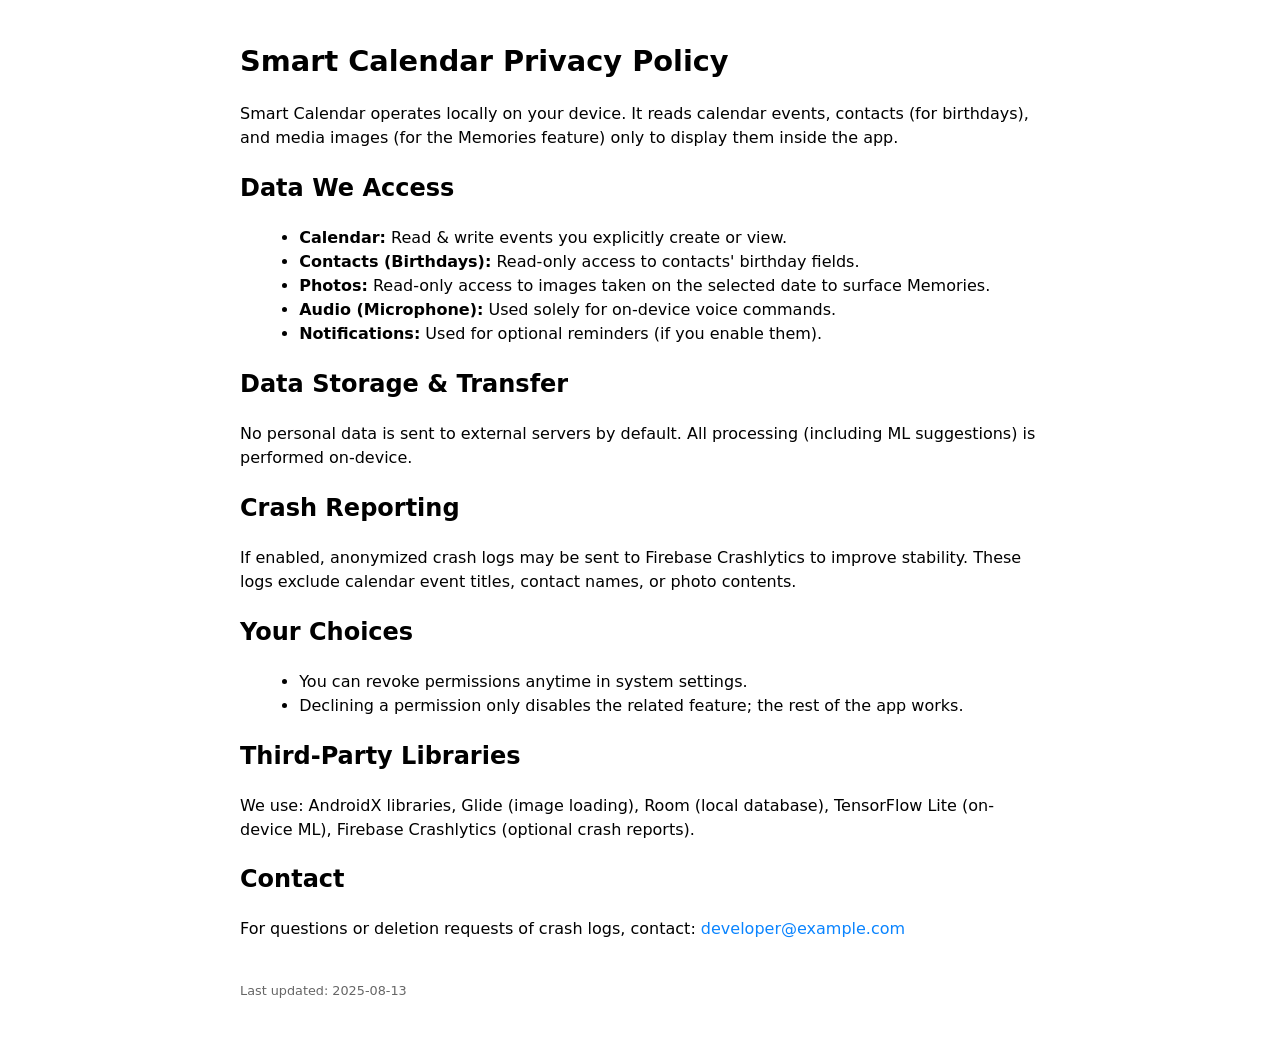
==== privacy_policy.html @ 8d196da8 "Add files via upload" ====
<!DOCTYPE html><html><head><meta charset='utf-8'><title>Smart Calendar Privacy Policy</title><style>body{font-family:system-ui,Arial,sans-serif;max-width:800px;margin:40px auto;line-height:1.5;padding:0 16px;}h1{font-size:1.8em;}code{background:#f4f4f4;padding:2px 4px;border-radius:4px;}ul{margin-left:1.2em;}footer{margin-top:40px;font-size:.8em;color:#666;}a{color:#0a84ff;text-decoration:none;}a:hover{text-decoration:underline;}</style></head><body><h1>Smart Calendar Privacy Policy</h1><p>Smart Calendar operates locally on your device. It reads calendar events, contacts (for birthdays), and media images (for the Memories feature) only to display them inside the app.</p><h2>Data We Access</h2><ul><li><strong>Calendar:</strong> Read & write events you explicitly create or view.</li><li><strong>Contacts (Birthdays):</strong> Read-only access to contacts' birthday fields.</li><li><strong>Photos:</strong> Read-only access to images taken on the selected date to surface Memories.</li><li><strong>Audio (Microphone):</strong> Used solely for on-device voice commands.</li><li><strong>Notifications:</strong> Used for optional reminders (if you enable them).</li></ul><h2>Data Storage & Transfer</h2><p>No personal data is sent to external servers by default. All processing (including ML suggestions) is performed on-device.</p><h2>Crash Reporting</h2><p>If enabled, anonymized crash logs may be sent to Firebase Crashlytics to improve stability. These logs exclude calendar event titles, contact names, or photo contents.</p><h2>Your Choices</h2><ul><li>You can revoke permissions anytime in system settings.</li><li>Declining a permission only disables the related feature; the rest of the app works.</li></ul><h2>Third-Party Libraries</h2><p>We use: AndroidX libraries, Glide (image loading), Room (local database), TensorFlow Lite (on-device ML), Firebase Crashlytics (optional crash reports).</p><h2>Contact</h2><p>For questions or deletion requests of crash logs, contact: <a href='mailto:developer@example.com'>developer@example.com</a></p><footer>Last updated: 2025-08-13</footer></body></html>
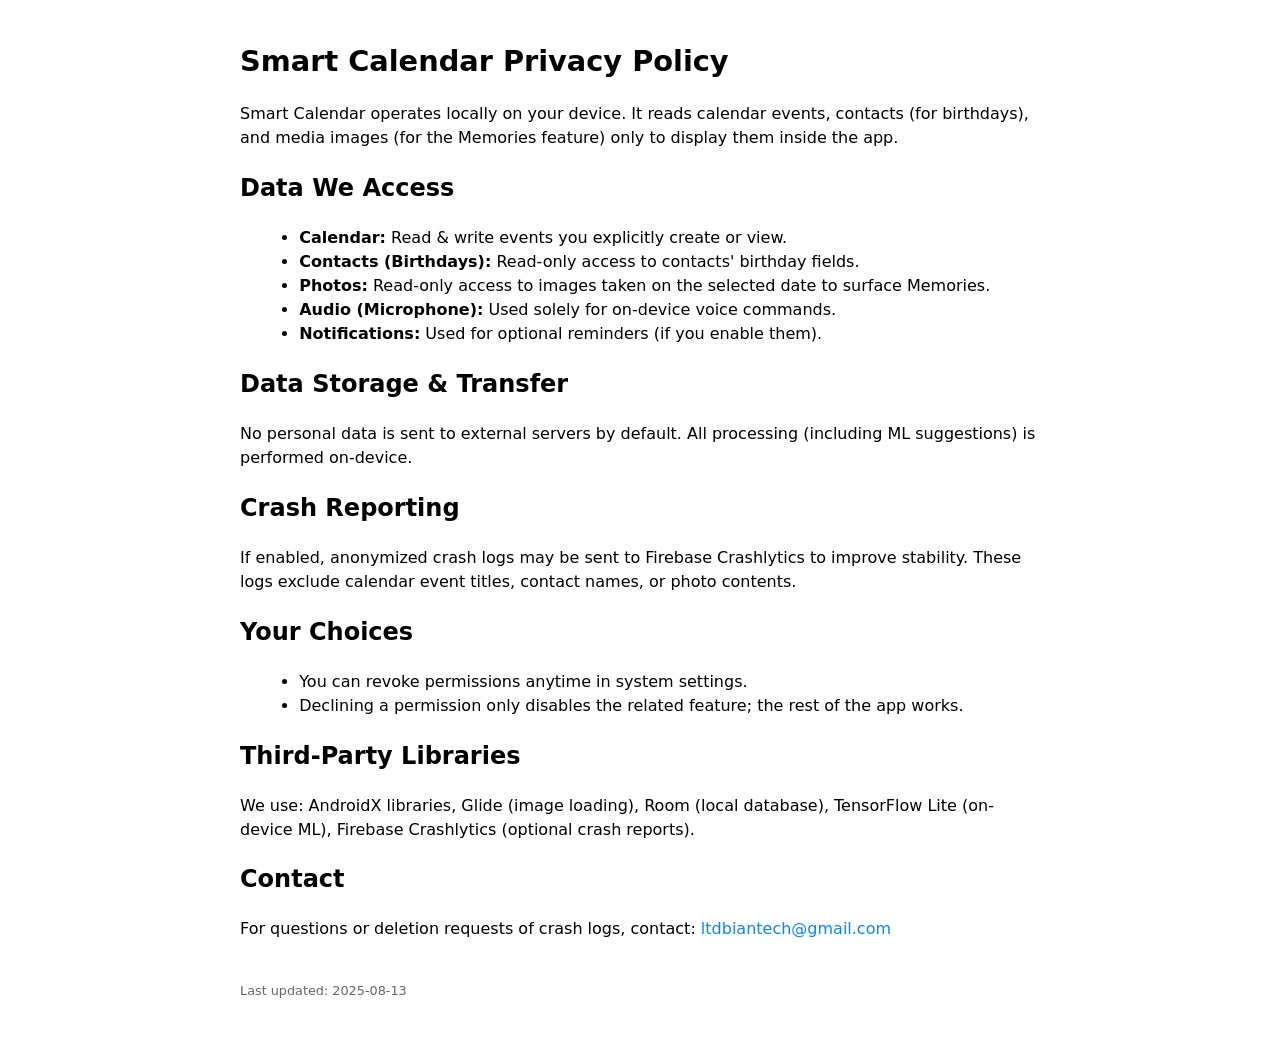
==== commit 35d2f153: "Update contact email to ltdbiantech@gmail.com" ====
--- a/privacy_policy.html
+++ b/privacy_policy.html
@@ -1 +1 @@
-<!DOCTYPE html><html><head><meta charset='utf-8'><title>Smart Calendar Privacy Policy</title><style>body{font-family:system-ui,Arial,sans-serif;max-width:800px;margin:40px auto;line-height:1.5;padding:0 16px;}h1{font-size:1.8em;}code{background:#f4f4f4;padding:2px 4px;border-radius:4px;}ul{margin-left:1.2em;}footer{margin-top:40px;font-size:.8em;color:#666;}a{color:#0a84ff;text-decoration:none;}a:hover{text-decoration:underline;}</style></head><body><h1>Smart Calendar Privacy Policy</h1><p>Smart Calendar operates locally on your device. It reads calendar events, contacts (for birthdays), and media images (for the Memories feature) only to display them inside the app.</p><h2>Data We Access</h2><ul><li><strong>Calendar:</strong> Read & write events you explicitly create or view.</li><li><strong>Contacts (Birthdays):</strong> Read-only access to contacts' birthday fields.</li><li><strong>Photos:</strong> Read-only access to images taken on the selected date to surface Memories.</li><li><strong>Audio (Microphone):</strong> Used solely for on-device voice commands.</li><li><strong>Notifications:</strong> Used for optional reminders (if you enable them).</li></ul><h2>Data Storage & Transfer</h2><p>No personal data is sent to external servers by default. All processing (including ML suggestions) is performed on-device.</p><h2>Crash Reporting</h2><p>If enabled, anonymized crash logs may be sent to Firebase Crashlytics to improve stability. These logs exclude calendar event titles, contact names, or photo contents.</p><h2>Your Choices</h2><ul><li>You can revoke permissions anytime in system settings.</li><li>Declining a permission only disables the related feature; the rest of the app works.</li></ul><h2>Third-Party Libraries</h2><p>We use: AndroidX libraries, Glide (image loading), Room (local database), TensorFlow Lite (on-device ML), Firebase Crashlytics (optional crash reports).</p><h2>Contact</h2><p>For questions or deletion requests of crash logs, contact: <a href='mailto:developer@example.com'>developer@example.com</a></p><footer>Last updated: 2025-08-13</footer></body></html>
+<!DOCTYPE html><html><head><meta charset='utf-8'><title>Smart Calendar Privacy Policy</title><style>body{font-family:system-ui,Arial,sans-serif;max-width:800px;margin:40px auto;line-height:1.5;padding:0 16px;}h1{font-size:1.8em;}code{background:#f4f4f4;padding:2px 4px;border-radius:4px;}ul{margin-left:1.2em;}footer{margin-top:40px;font-size:.8em;color:#666;}a{color:#0a84ff;text-decoration:none;}a:hover{text-decoration:underline;}</style></head><body><h1>Smart Calendar Privacy Policy</h1><p>Smart Calendar operates locally on your device. It reads calendar events, contacts (for birthdays), and media images (for the Memories feature) only to display them inside the app.</p><h2>Data We Access</h2><ul><li><strong>Calendar:</strong> Read & write events you explicitly create or view.</li><li><strong>Contacts (Birthdays):</strong> Read-only access to contacts' birthday fields.</li><li><strong>Photos:</strong> Read-only access to images taken on the selected date to surface Memories.</li><li><strong>Audio (Microphone):</strong> Used solely for on-device voice commands.</li><li><strong>Notifications:</strong> Used for optional reminders (if you enable them).</li></ul><h2>Data Storage & Transfer</h2><p>No personal data is sent to external servers by default. All processing (including ML suggestions) is performed on-device.</p><h2>Crash Reporting</h2><p>If enabled, anonymized crash logs may be sent to Firebase Crashlytics to improve stability. These logs exclude calendar event titles, contact names, or photo contents.</p><h2>Your Choices</h2><ul><li>You can revoke permissions anytime in system settings.</li><li>Declining a permission only disables the related feature; the rest of the app works.</li></ul><h2>Third-Party Libraries</h2><p>We use: AndroidX libraries, Glide (image loading), Room (local database), TensorFlow Lite (on-device ML), Firebase Crashlytics (optional crash reports).</p><h2>Contact</h2><p>For questions or deletion requests of crash logs, contact: <a href='mailto:ltdbiantech@gmail.com'>ltdbiantech@gmail.com</a></p><footer>Last updated: 2025-08-13</footer></body></html>
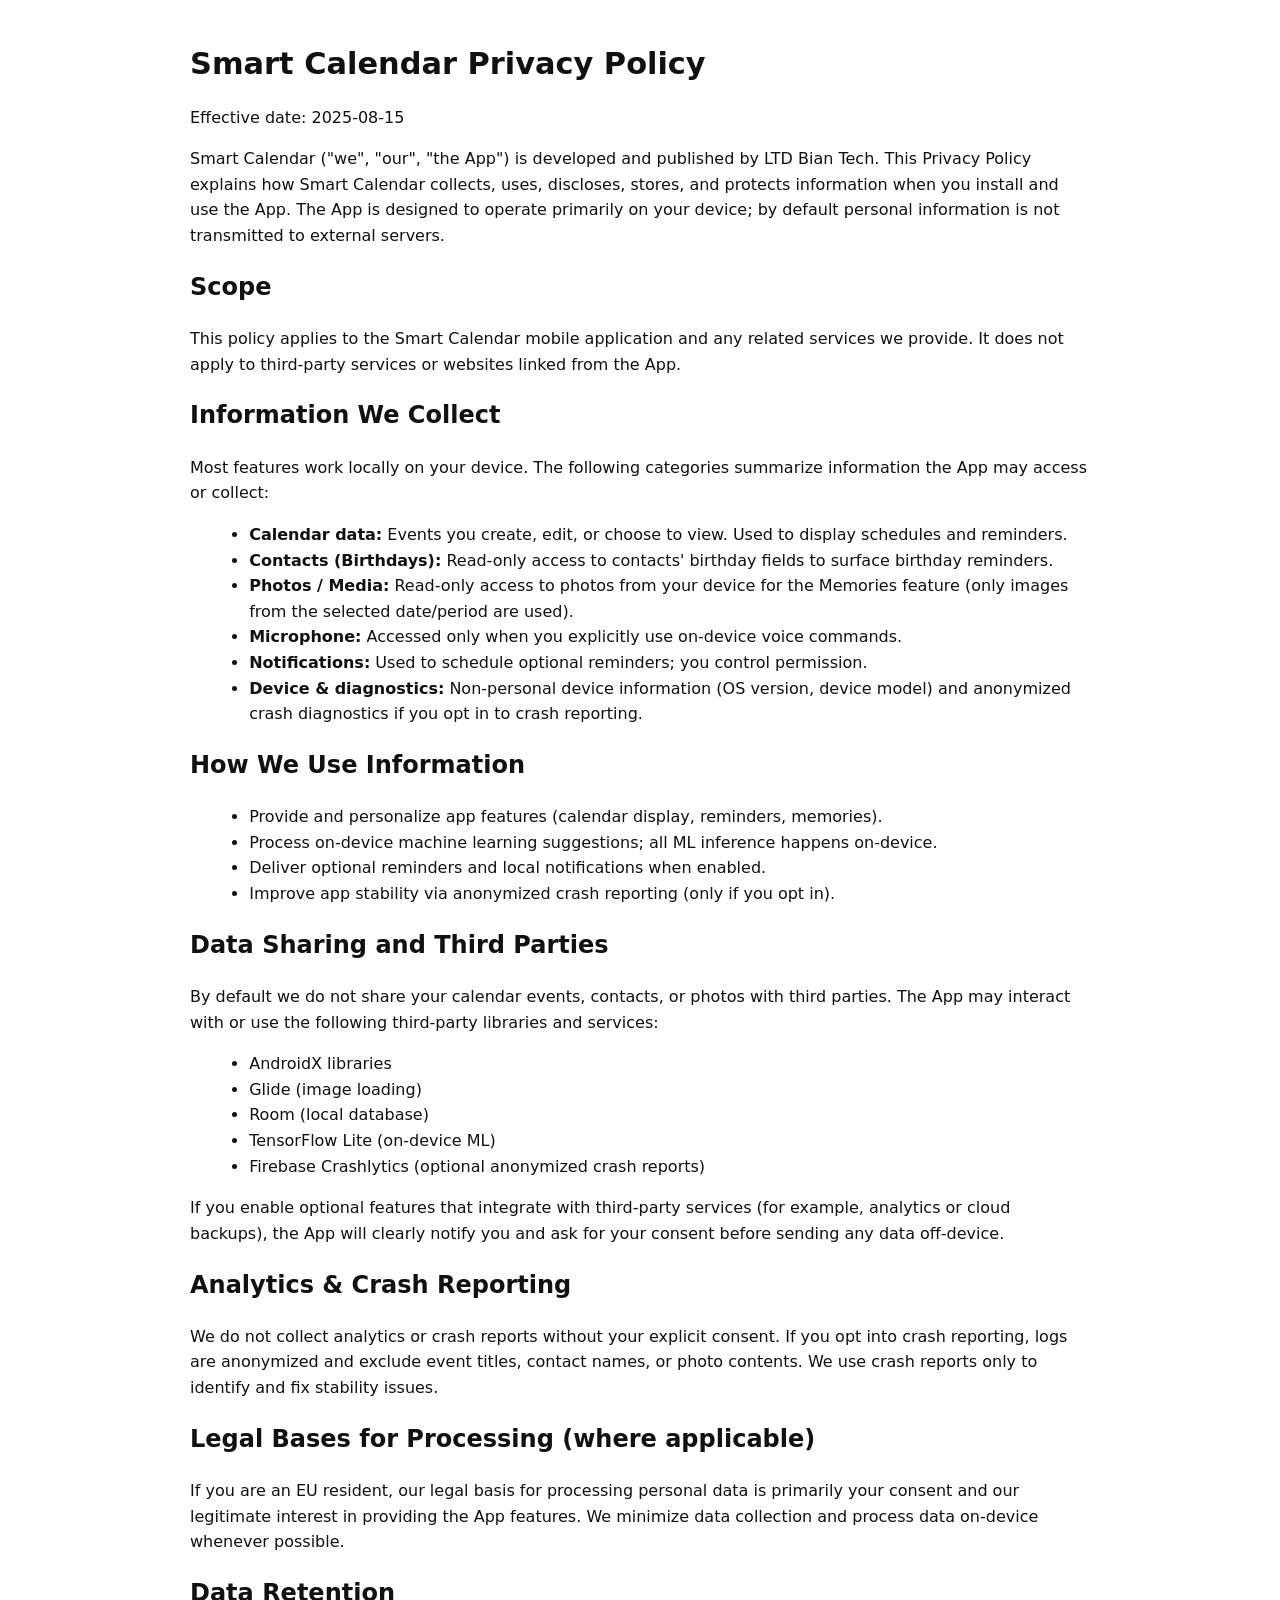
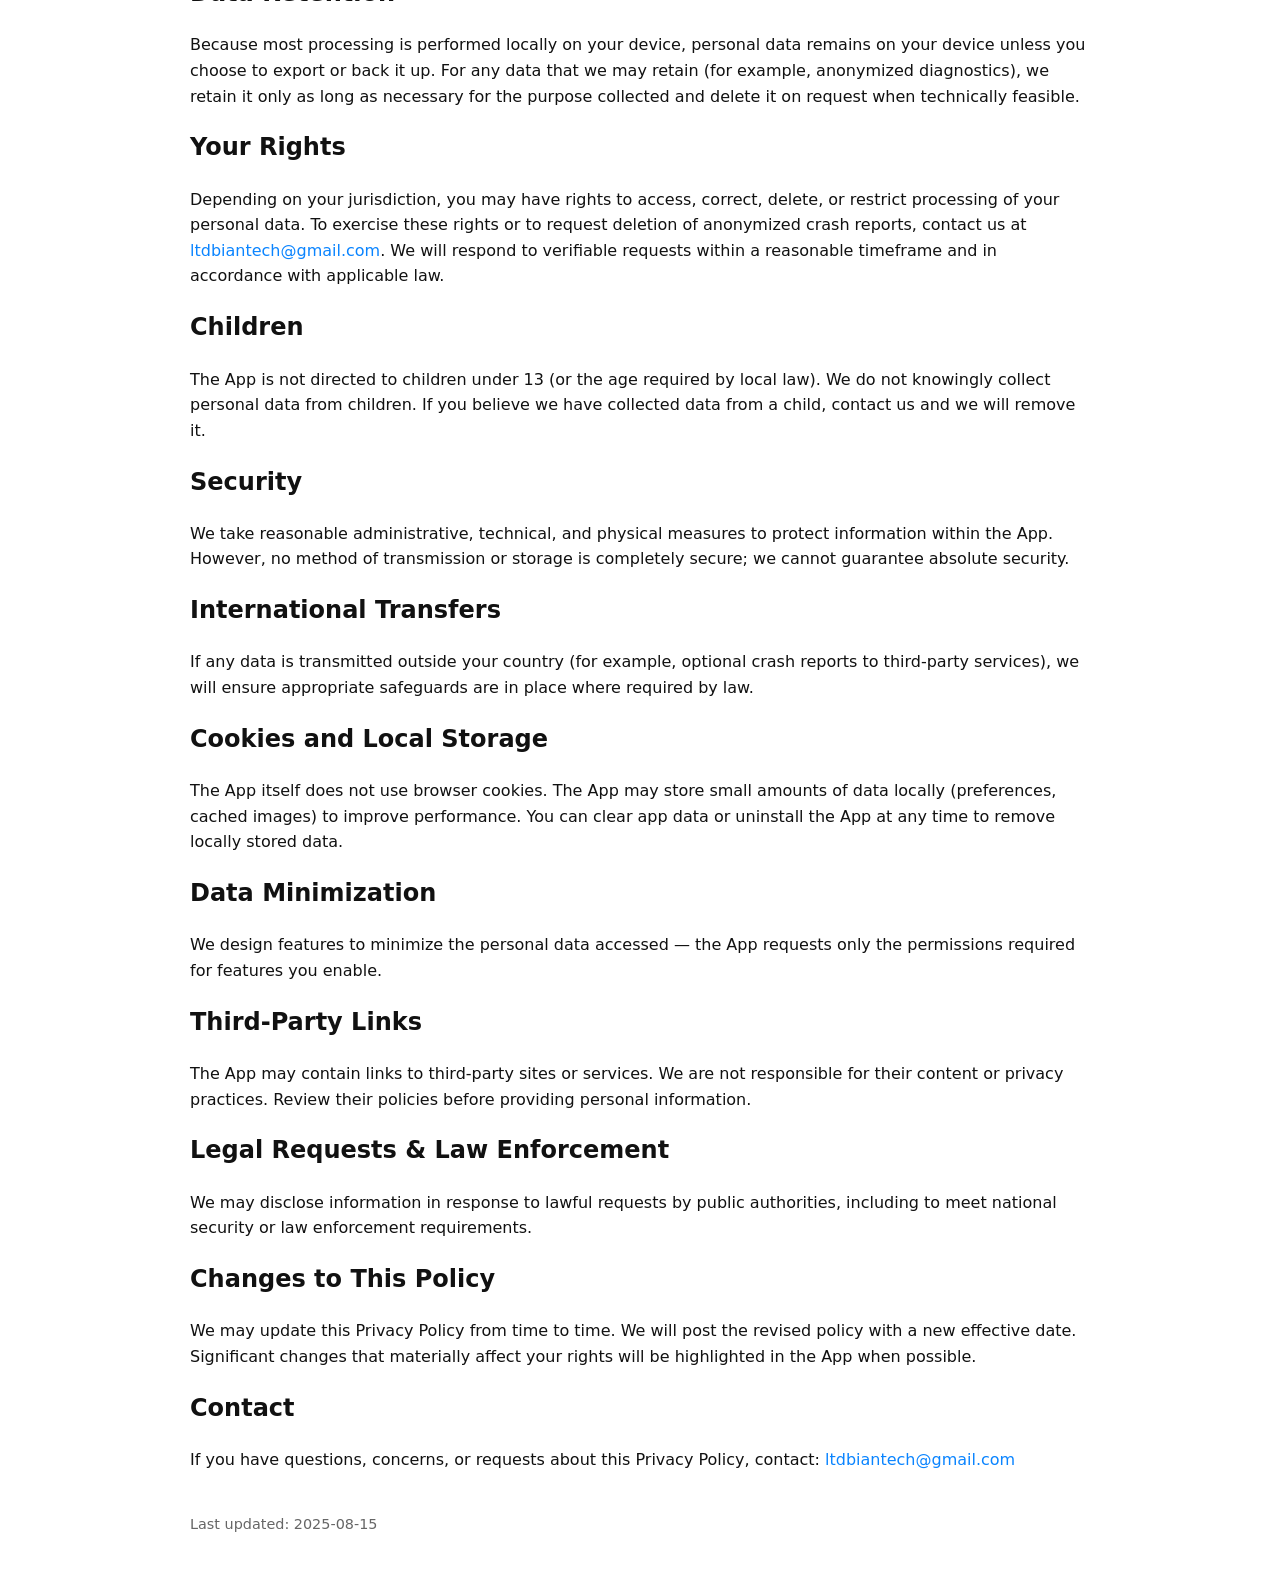
==== commit e5ab1969: "Publish extended privacy policy (comprehensive)" ====
--- a/privacy_policy.html
+++ b/privacy_policy.html
@@ -1 +1 @@
-<!DOCTYPE html><html><head><meta charset='utf-8'><title>Smart Calendar Privacy Policy</title><style>body{font-family:system-ui,Arial,sans-serif;max-width:800px;margin:40px auto;line-height:1.5;padding:0 16px;}h1{font-size:1.8em;}code{background:#f4f4f4;padding:2px 4px;border-radius:4px;}ul{margin-left:1.2em;}footer{margin-top:40px;font-size:.8em;color:#666;}a{color:#0a84ff;text-decoration:none;}a:hover{text-decoration:underline;}</style></head><body><h1>Smart Calendar Privacy Policy</h1><p>Smart Calendar operates locally on your device. It reads calendar events, contacts (for birthdays), and media images (for the Memories feature) only to display them inside the app.</p><h2>Data We Access</h2><ul><li><strong>Calendar:</strong> Read & write events you explicitly create or view.</li><li><strong>Contacts (Birthdays):</strong> Read-only access to contacts' birthday fields.</li><li><strong>Photos:</strong> Read-only access to images taken on the selected date to surface Memories.</li><li><strong>Audio (Microphone):</strong> Used solely for on-device voice commands.</li><li><strong>Notifications:</strong> Used for optional reminders (if you enable them).</li></ul><h2>Data Storage & Transfer</h2><p>No personal data is sent to external servers by default. All processing (including ML suggestions) is performed on-device.</p><h2>Crash Reporting</h2><p>If enabled, anonymized crash logs may be sent to Firebase Crashlytics to improve stability. These logs exclude calendar event titles, contact names, or photo contents.</p><h2>Your Choices</h2><ul><li>You can revoke permissions anytime in system settings.</li><li>Declining a permission only disables the related feature; the rest of the app works.</li></ul><h2>Third-Party Libraries</h2><p>We use: AndroidX libraries, Glide (image loading), Room (local database), TensorFlow Lite (on-device ML), Firebase Crashlytics (optional crash reports).</p><h2>Contact</h2><p>For questions or deletion requests of crash logs, contact: <a href='mailto:ltdbiantech@gmail.com'>ltdbiantech@gmail.com</a></p><footer>Last updated: 2025-08-13</footer></body></html>+<!DOCTYPE html><html><head><meta charset='utf-8'><title>Smart Calendar Privacy Policy</title><meta name='viewport' content='width=device-width,initial-scale=1'><style>body{font-family:system-ui,Arial,sans-serif;max-width:900px;margin:40px auto;line-height:1.6;padding:0 16px;color:#111}h1{font-size:1.9rem;margin-bottom:.2rem}h2{margin-top:1.2rem}p,li{font-size:1rem}code{background:#f4f4f4;padding:2px 4px;border-radius:4px}ul{margin-left:1.2em}footer{margin-top:40px;font-size:.9rem;color:#666}a{color:#0a84ff;text-decoration:none}a:hover{text-decoration:underline}</style></head><body><h1>Smart Calendar Privacy Policy</h1><p>Effective date: 2025-08-15</p><p>Smart Calendar ("we", "our", "the App") is developed and published by LTD Bian Tech. This Privacy Policy explains how Smart Calendar collects, uses, discloses, stores, and protects information when you install and use the App. The App is designed to operate primarily on your device; by default personal information is not transmitted to external servers.</p><h2>Scope</h2><p>This policy applies to the Smart Calendar mobile application and any related services we provide. It does not apply to third-party services or websites linked from the App.</p><h2>Information We Collect</h2><p>Most features work locally on your device. The following categories summarize information the App may access or collect:</p><ul><li><strong>Calendar data:</strong> Events you create, edit, or choose to view. Used to display schedules and reminders.</li><li><strong>Contacts (Birthdays):</strong> Read-only access to contacts' birthday fields to surface birthday reminders.</li><li><strong>Photos / Media:</strong> Read-only access to photos from your device for the Memories feature (only images from the selected date/period are used).</li><li><strong>Microphone:</strong> Accessed only when you explicitly use on-device voice commands.</li><li><strong>Notifications:</strong> Used to schedule optional reminders; you control permission.</li><li><strong>Device & diagnostics:</strong> Non-personal device information (OS version, device model) and anonymized crash diagnostics if you opt in to crash reporting.</li></ul><h2>How We Use Information</h2><ul><li>Provide and personalize app features (calendar display, reminders, memories).</li><li>Process on-device machine learning suggestions; all ML inference happens on-device.</li><li>Deliver optional reminders and local notifications when enabled.</li><li>Improve app stability via anonymized crash reporting (only if you opt in).</li></ul><h2>Data Sharing and Third Parties</h2><p>By default we do not share your calendar events, contacts, or photos with third parties. The App may interact with or use the following third-party libraries and services:</p><ul><li>AndroidX libraries</li><li>Glide (image loading)</li><li>Room (local database)</li><li>TensorFlow Lite (on-device ML)</li><li>Firebase Crashlytics (optional anonymized crash reports)</li></ul><p>If you enable optional features that integrate with third-party services (for example, analytics or cloud backups), the App will clearly notify you and ask for your consent before sending any data off-device.</p><h2>Analytics & Crash Reporting</h2><p>We do not collect analytics or crash reports without your explicit consent. If you opt into crash reporting, logs are anonymized and exclude event titles, contact names, or photo contents. We use crash reports only to identify and fix stability issues.</p><h2>Legal Bases for Processing (where applicable)</h2><p>If you are an EU resident, our legal basis for processing personal data is primarily your consent and our legitimate interest in providing the App features. We minimize data collection and process data on-device whenever possible.</p><h2>Data Retention</h2><p>Because most processing is performed locally on your device, personal data remains on your device unless you choose to export or back it up. For any data that we may retain (for example, anonymized diagnostics), we retain it only as long as necessary for the purpose collected and delete it on request when technically feasible.</p><h2>Your Rights</h2><p>Depending on your jurisdiction, you may have rights to access, correct, delete, or restrict processing of your personal data. To exercise these rights or to request deletion of anonymized crash reports, contact us at <a href='mailto:ltdbiantech@gmail.com'>ltdbiantech@gmail.com</a>. We will respond to verifiable requests within a reasonable timeframe and in accordance with applicable law.</p><h2>Children</h2><p>The App is not directed to children under 13 (or the age required by local law). We do not knowingly collect personal data from children. If you believe we have collected data from a child, contact us and we will remove it.</p><h2>Security</h2><p>We take reasonable administrative, technical, and physical measures to protect information within the App. However, no method of transmission or storage is completely secure; we cannot guarantee absolute security.</p><h2>International Transfers</h2><p>If any data is transmitted outside your country (for example, optional crash reports to third-party services), we will ensure appropriate safeguards are in place where required by law.</p><h2>Cookies and Local Storage</h2><p>The App itself does not use browser cookies. The App may store small amounts of data locally (preferences, cached images) to improve performance. You can clear app data or uninstall the App at any time to remove locally stored data.</p><h2>Data Minimization</h2><p>We design features to minimize the personal data accessed — the App requests only the permissions required for features you enable.</p><h2>Third-Party Links</h2><p>The App may contain links to third-party sites or services. We are not responsible for their content or privacy practices. Review their policies before providing personal information.</p><h2>Legal Requests & Law Enforcement</h2><p>We may disclose information in response to lawful requests by public authorities, including to meet national security or law enforcement requirements.</p><h2>Changes to This Policy</h2><p>We may update this Privacy Policy from time to time. We will post the revised policy with a new effective date. Significant changes that materially affect your rights will be highlighted in the App when possible.</p><h2>Contact</h2><p>If you have questions, concerns, or requests about this Privacy Policy, contact: <a href='mailto:ltdbiantech@gmail.com'>ltdbiantech@gmail.com</a></p><footer>Last updated: 2025-08-15</footer></body></html>
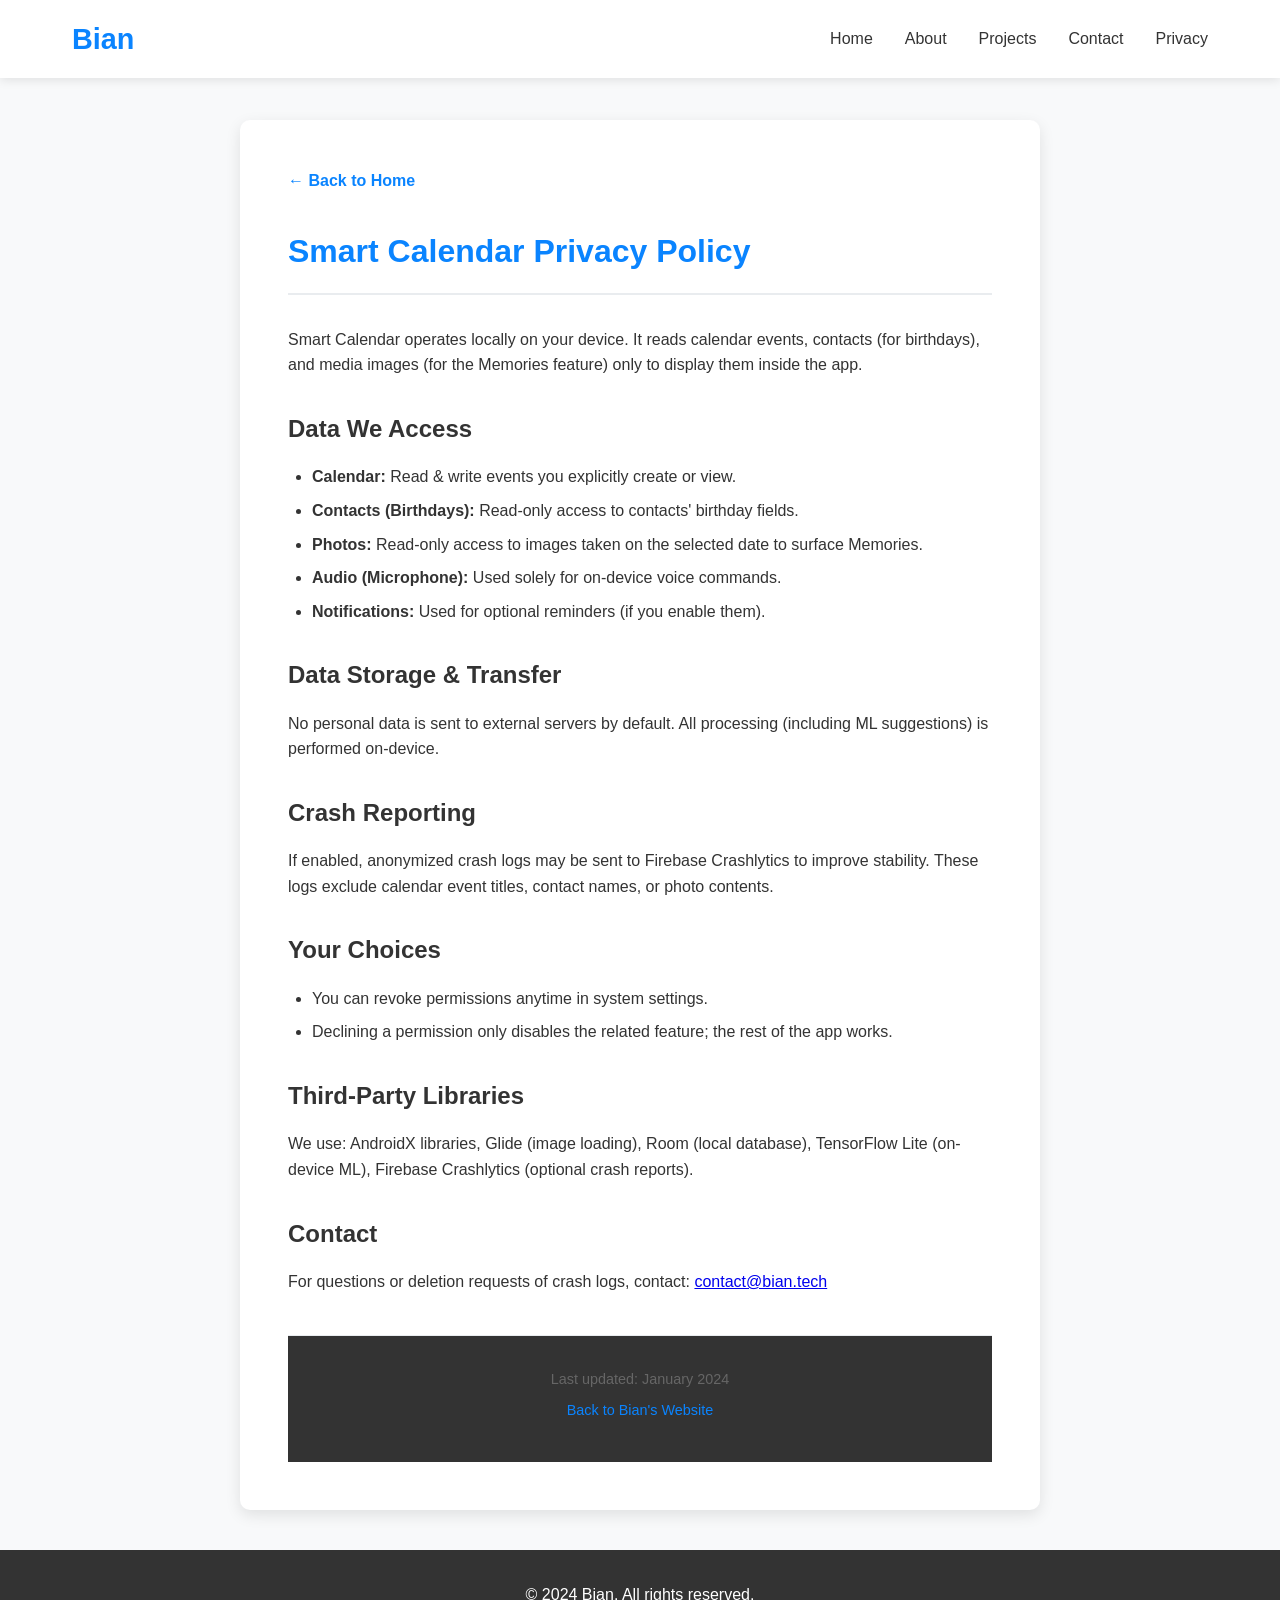
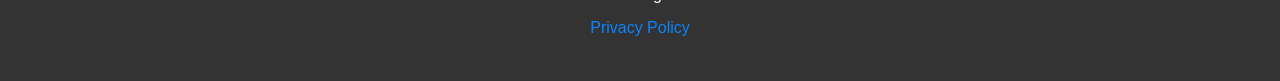
==== commit b199938b: "Transform repository into personal website for Bian with modern design and navigation Co-authored-by" ====
--- a/privacy_policy.html
+++ b/privacy_policy.html
@@ -1 +1,82 @@
-<!DOCTYPE html><html><head><meta charset='utf-8'><title>Smart Calendar Privacy Policy</title><meta name='viewport' content='width=device-width,initial-scale=1'><style>body{font-family:system-ui,Arial,sans-serif;max-width:900px;margin:40px auto;line-height:1.6;padding:0 16px;color:#111}h1{font-size:1.9rem;margin-bottom:.2rem}h2{margin-top:1.2rem}p,li{font-size:1rem}code{background:#f4f4f4;padding:2px 4px;border-radius:4px}ul{margin-left:1.2em}footer{margin-top:40px;font-size:.9rem;color:#666}a{color:#0a84ff;text-decoration:none}a:hover{text-decoration:underline}</style></head><body><h1>Smart Calendar Privacy Policy</h1><p>Effective date: 2025-08-15</p><p>Smart Calendar ("we", "our", "the App") is developed and published by LTD Bian Tech. This Privacy Policy explains how Smart Calendar collects, uses, discloses, stores, and protects information when you install and use the App. The App is designed to operate primarily on your device; by default personal information is not transmitted to external servers.</p><h2>Scope</h2><p>This policy applies to the Smart Calendar mobile application and any related services we provide. It does not apply to third-party services or websites linked from the App.</p><h2>Information We Collect</h2><p>Most features work locally on your device. The following categories summarize information the App may access or collect:</p><ul><li><strong>Calendar data:</strong> Events you create, edit, or choose to view. Used to display schedules and reminders.</li><li><strong>Contacts (Birthdays):</strong> Read-only access to contacts' birthday fields to surface birthday reminders.</li><li><strong>Photos / Media:</strong> Read-only access to photos from your device for the Memories feature (only images from the selected date/period are used).</li><li><strong>Microphone:</strong> Accessed only when you explicitly use on-device voice commands.</li><li><strong>Notifications:</strong> Used to schedule optional reminders; you control permission.</li><li><strong>Device & diagnostics:</strong> Non-personal device information (OS version, device model) and anonymized crash diagnostics if you opt in to crash reporting.</li></ul><h2>How We Use Information</h2><ul><li>Provide and personalize app features (calendar display, reminders, memories).</li><li>Process on-device machine learning suggestions; all ML inference happens on-device.</li><li>Deliver optional reminders and local notifications when enabled.</li><li>Improve app stability via anonymized crash reporting (only if you opt in).</li></ul><h2>Data Sharing and Third Parties</h2><p>By default we do not share your calendar events, contacts, or photos with third parties. The App may interact with or use the following third-party libraries and services:</p><ul><li>AndroidX libraries</li><li>Glide (image loading)</li><li>Room (local database)</li><li>TensorFlow Lite (on-device ML)</li><li>Firebase Crashlytics (optional anonymized crash reports)</li></ul><p>If you enable optional features that integrate with third-party services (for example, analytics or cloud backups), the App will clearly notify you and ask for your consent before sending any data off-device.</p><h2>Analytics & Crash Reporting</h2><p>We do not collect analytics or crash reports without your explicit consent. If you opt into crash reporting, logs are anonymized and exclude event titles, contact names, or photo contents. We use crash reports only to identify and fix stability issues.</p><h2>Legal Bases for Processing (where applicable)</h2><p>If you are an EU resident, our legal basis for processing personal data is primarily your consent and our legitimate interest in providing the App features. We minimize data collection and process data on-device whenever possible.</p><h2>Data Retention</h2><p>Because most processing is performed locally on your device, personal data remains on your device unless you choose to export or back it up. For any data that we may retain (for example, anonymized diagnostics), we retain it only as long as necessary for the purpose collected and delete it on request when technically feasible.</p><h2>Your Rights</h2><p>Depending on your jurisdiction, you may have rights to access, correct, delete, or restrict processing of your personal data. To exercise these rights or to request deletion of anonymized crash reports, contact us at <a href='mailto:ltdbiantech@gmail.com'>ltdbiantech@gmail.com</a>. We will respond to verifiable requests within a reasonable timeframe and in accordance with applicable law.</p><h2>Children</h2><p>The App is not directed to children under 13 (or the age required by local law). We do not knowingly collect personal data from children. If you believe we have collected data from a child, contact us and we will remove it.</p><h2>Security</h2><p>We take reasonable administrative, technical, and physical measures to protect information within the App. However, no method of transmission or storage is completely secure; we cannot guarantee absolute security.</p><h2>International Transfers</h2><p>If any data is transmitted outside your country (for example, optional crash reports to third-party services), we will ensure appropriate safeguards are in place where required by law.</p><h2>Cookies and Local Storage</h2><p>The App itself does not use browser cookies. The App may store small amounts of data locally (preferences, cached images) to improve performance. You can clear app data or uninstall the App at any time to remove locally stored data.</p><h2>Data Minimization</h2><p>We design features to minimize the personal data accessed — the App requests only the permissions required for features you enable.</p><h2>Third-Party Links</h2><p>The App may contain links to third-party sites or services. We are not responsible for their content or privacy practices. Review their policies before providing personal information.</p><h2>Legal Requests & Law Enforcement</h2><p>We may disclose information in response to lawful requests by public authorities, including to meet national security or law enforcement requirements.</p><h2>Changes to This Policy</h2><p>We may update this Privacy Policy from time to time. We will post the revised policy with a new effective date. Significant changes that materially affect your rights will be highlighted in the App when possible.</p><h2>Contact</h2><p>If you have questions, concerns, or requests about this Privacy Policy, contact: <a href='mailto:ltdbiantech@gmail.com'>ltdbiantech@gmail.com</a></p><footer>Last updated: 2025-08-15</footer></body></html>+<!DOCTYPE html>
+<html lang="en">
+<head>
+    <meta charset="utf-8">
+    <meta name="viewport" content="width=device-width, initial-scale=1.0">
+    <title>Smart Calendar Privacy Policy - Bian</title>
+    <link rel="stylesheet" href="styles.css">
+    <style>
+        .privacy-content {
+            max-width: 800px;
+            margin: 120px auto 40px;
+            padding: 0 20px;
+            background: white;
+            border-radius: 10px;
+            box-shadow: 0 5px 15px rgba(0,0,0,0.1);
+            padding: 3rem;
+        }
+        .privacy-content h1 {
+            color: #0a84ff;
+            border-bottom: 2px solid #e9ecef;
+            padding-bottom: 1rem;
+            margin-bottom: 2rem;
+        }
+        .privacy-content h2 {
+            color: #333;
+            margin-top: 2rem;
+            margin-bottom: 1rem;
+        }
+        .privacy-content ul {
+            margin-left: 1.5em;
+            margin-bottom: 1.5rem;
+        }
+        .privacy-content li {
+            margin-bottom: 0.5rem;
+        }
+        .back-to-home {
+            display: inline-block;
+            margin-bottom: 2rem;
+            color: #0a84ff;
+            text-decoration: none;
+            font-weight: 600;
+        }
+        .back-to-home:hover {
+            text-decoration: underline;
+        }
+    </style>
+</head>
+<body>
+    <header>
+        <nav>
+            <div class="nav-brand">
+                <h1><a href="index.html" style="color: #0a84ff; text-decoration: none;">Bian</a></h1>
+            </div>
+            <ul class="nav-links">
+                <li><a href="index.html#home">Home</a></li>
+                <li><a href="index.html#about">About</a></li>
+                <li><a href="index.html#projects">Projects</a></li>
+                <li><a href="index.html#contact">Contact</a></li>
+                <li><a href="privacy_policy.html">Privacy</a></li>
+            </ul>
+        </nav>
+    </header>
+
+    <div class="privacy-content">
+        <a href="index.html" class="back-to-home">← Back to Home</a>
+        <h1>Smart Calendar Privacy Policy</h1><p>Smart Calendar operates locally on your device. It reads calendar events, contacts (for birthdays), and media images (for the Memories feature) only to display them inside the app.</p><h2>Data We Access</h2><ul><li><strong>Calendar:</strong> Read & write events you explicitly create or view.</li><li><strong>Contacts (Birthdays):</strong> Read-only access to contacts' birthday fields.</li><li><strong>Photos:</strong> Read-only access to images taken on the selected date to surface Memories.</li><li><strong>Audio (Microphone):</strong> Used solely for on-device voice commands.</li><li><strong>Notifications:</strong> Used for optional reminders (if you enable them).</li></ul><h2>Data Storage & Transfer</h2><p>No personal data is sent to external servers by default. All processing (including ML suggestions) is performed on-device.</p><h2>Crash Reporting</h2><p>If enabled, anonymized crash logs may be sent to Firebase Crashlytics to improve stability. These logs exclude calendar event titles, contact names, or photo contents.</p><h2>Your Choices</h2><ul><li>You can revoke permissions anytime in system settings.</li><li>Declining a permission only disables the related feature; the rest of the app works.</li></ul><h2>Third-Party Libraries</h2><p>We use: AndroidX libraries, Glide (image loading), Room (local database), TensorFlow Lite (on-device ML), Firebase Crashlytics (optional crash reports).</p><h2>Contact</h2>
+        <p>For questions or deletion requests of crash logs, contact: <a href='mailto:contact@bian.tech'>contact@bian.tech</a></p>
+        
+        <footer style="margin-top: 40px; font-size: 0.9em; color: #666; border-top: 1px solid #e9ecef; padding-top: 2rem;">
+            <p>Last updated: January 2024</p>
+            <p><a href="index.html">Back to Bian's Website</a></p>
+        </footer>
+    </div>
+
+    <footer>
+        <div class="container">
+            <p>&copy; 2024 Bian. All rights reserved.</p>
+            <p><a href="privacy_policy.html">Privacy Policy</a></p>
+        </div>
+    </footer>
+</body>
+</html>
--- a/styles.css
+++ b/styles.css
@@ -0,0 +1,244 @@
+/* Reset and base styles */
+* {
+    margin: 0;
+    padding: 0;
+    box-sizing: border-box;
+}
+
+body {
+    font-family: 'Segoe UI', Tahoma, Geneva, Verdana, sans-serif;
+    line-height: 1.6;
+    color: #333;
+    background-color: #f8f9fa;
+}
+
+.container {
+    max-width: 1200px;
+    margin: 0 auto;
+    padding: 0 20px;
+}
+
+/* Header and Navigation */
+header {
+    background: #fff;
+    box-shadow: 0 2px 10px rgba(0,0,0,0.1);
+    position: fixed;
+    width: 100%;
+    top: 0;
+    z-index: 1000;
+}
+
+nav {
+    display: flex;
+    justify-content: space-between;
+    align-items: center;
+    padding: 1rem 2rem;
+    max-width: 1200px;
+    margin: 0 auto;
+}
+
+.nav-brand h1 {
+    color: #0a84ff;
+    font-size: 1.8rem;
+    font-weight: bold;
+}
+
+.nav-links {
+    display: flex;
+    list-style: none;
+    gap: 2rem;
+}
+
+.nav-links a {
+    text-decoration: none;
+    color: #333;
+    font-weight: 500;
+    transition: color 0.3s ease;
+}
+
+.nav-links a:hover {
+    color: #0a84ff;
+}
+
+/* Hero Section */
+.hero {
+    background: linear-gradient(135deg, #667eea 0%, #764ba2 100%);
+    color: white;
+    min-height: 100vh;
+    display: flex;
+    align-items: center;
+    justify-content: center;
+    text-align: center;
+    margin-top: 80px;
+}
+
+.hero-content h1 {
+    font-size: 3.5rem;
+    margin-bottom: 1rem;
+    font-weight: 700;
+}
+
+.hero-content p {
+    font-size: 1.3rem;
+    margin-bottom: 2rem;
+    opacity: 0.9;
+}
+
+.cta-button {
+    display: inline-block;
+    background: #0a84ff;
+    color: white;
+    padding: 1rem 2rem;
+    text-decoration: none;
+    border-radius: 50px;
+    font-weight: 600;
+    transition: all 0.3s ease;
+    box-shadow: 0 4px 15px rgba(10, 132, 255, 0.3);
+}
+
+.cta-button:hover {
+    background: #0056b3;
+    transform: translateY(-2px);
+    box-shadow: 0 6px 20px rgba(10, 132, 255, 0.4);
+}
+
+/* Sections */
+.section {
+    padding: 5rem 0;
+}
+
+.section:nth-child(even) {
+    background: white;
+}
+
+.section h2 {
+    font-size: 2.5rem;
+    text-align: center;
+    margin-bottom: 3rem;
+    color: #333;
+}
+
+.section p {
+    font-size: 1.1rem;
+    line-height: 1.8;
+    margin-bottom: 1.5rem;
+    color: #666;
+}
+
+/* Projects Grid */
+.projects-grid {
+    display: grid;
+    grid-template-columns: repeat(auto-fit, minmax(300px, 1fr));
+    gap: 2rem;
+    margin-top: 2rem;
+}
+
+.project-card {
+    background: white;
+    padding: 2rem;
+    border-radius: 10px;
+    box-shadow: 0 5px 15px rgba(0,0,0,0.1);
+    transition: transform 0.3s ease, box-shadow 0.3s ease;
+}
+
+.project-card:hover {
+    transform: translateY(-5px);
+    box-shadow: 0 10px 25px rgba(0,0,0,0.15);
+}
+
+.project-card h3 {
+    color: #0a84ff;
+    font-size: 1.5rem;
+    margin-bottom: 1rem;
+}
+
+.project-link {
+    color: #0a84ff;
+    text-decoration: none;
+    font-weight: 600;
+    transition: color 0.3s ease;
+}
+
+.project-link:hover {
+    color: #0056b3;
+    text-decoration: underline;
+}
+
+/* Contact Section */
+.contact-info {
+    text-align: center;
+    margin-top: 2rem;
+}
+
+.contact-info a {
+    color: #0a84ff;
+    text-decoration: none;
+    font-weight: 600;
+}
+
+.contact-info a:hover {
+    text-decoration: underline;
+}
+
+/* Footer */
+footer {
+    background: #333;
+    color: white;
+    text-align: center;
+    padding: 2rem 0;
+}
+
+footer p {
+    margin-bottom: 0.5rem;
+}
+
+footer a {
+    color: #0a84ff;
+    text-decoration: none;
+}
+
+footer a:hover {
+    text-decoration: underline;
+}
+
+/* Responsive Design */
+@media (max-width: 768px) {
+    nav {
+        flex-direction: column;
+        gap: 1rem;
+    }
+    
+    .nav-links {
+        gap: 1rem;
+    }
+    
+    .hero-content h1 {
+        font-size: 2.5rem;
+    }
+    
+    .hero-content p {
+        font-size: 1.1rem;
+    }
+    
+    .section {
+        padding: 3rem 0;
+    }
+    
+    .section h2 {
+        font-size: 2rem;
+    }
+    
+    .projects-grid {
+        grid-template-columns: 1fr;
+    }
+}
+
+/* Smooth scrolling */
+html {
+    scroll-behavior: smooth;
+}
+
+/* Section spacing adjustment for fixed header */
+section {
+    scroll-margin-top: 80px;
+}
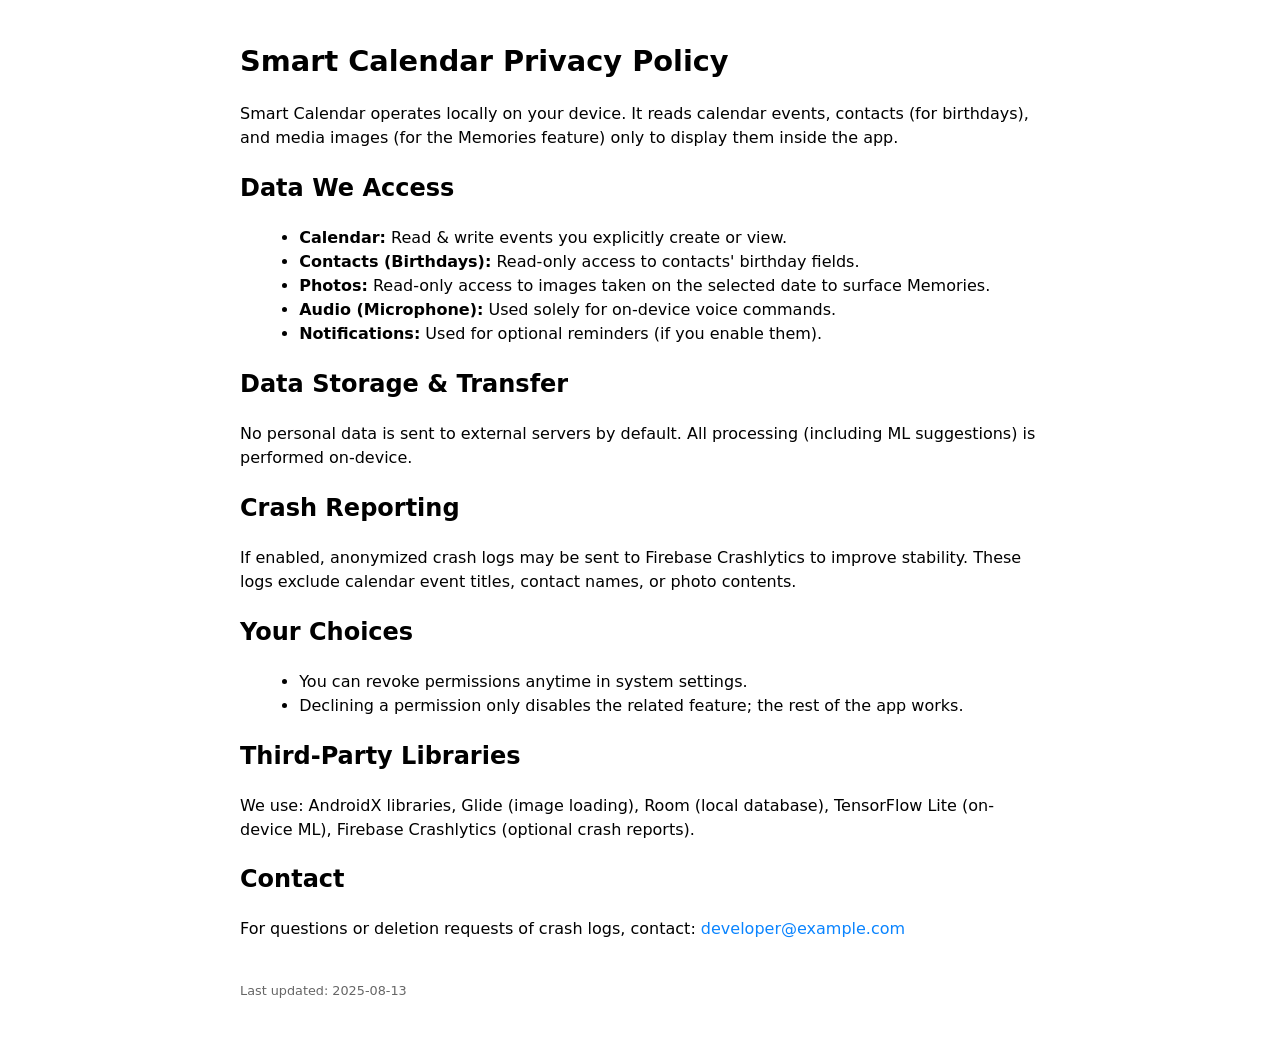
==== commit 207d032f: "Change contact email in privacy policy" ====
--- a/privacy_policy.html
+++ b/privacy_policy.html
@@ -1,82 +1,2 @@
-<!DOCTYPE html>
-<html lang="en">
-<head>
-    <meta charset="utf-8">
-    <meta name="viewport" content="width=device-width, initial-scale=1.0">
-    <title>Smart Calendar Privacy Policy - Bian</title>
-    <link rel="stylesheet" href="styles.css">
-    <style>
-        .privacy-content {
-            max-width: 800px;
-            margin: 120px auto 40px;
-            padding: 0 20px;
-            background: white;
-            border-radius: 10px;
-            box-shadow: 0 5px 15px rgba(0,0,0,0.1);
-            padding: 3rem;
-        }
-        .privacy-content h1 {
-            color: #0a84ff;
-            border-bottom: 2px solid #e9ecef;
-            padding-bottom: 1rem;
-            margin-bottom: 2rem;
-        }
-        .privacy-content h2 {
-            color: #333;
-            margin-top: 2rem;
-            margin-bottom: 1rem;
-        }
-        .privacy-content ul {
-            margin-left: 1.5em;
-            margin-bottom: 1.5rem;
-        }
-        .privacy-content li {
-            margin-bottom: 0.5rem;
-        }
-        .back-to-home {
-            display: inline-block;
-            margin-bottom: 2rem;
-            color: #0a84ff;
-            text-decoration: none;
-            font-weight: 600;
-        }
-        .back-to-home:hover {
-            text-decoration: underline;
-        }
-    </style>
-</head>
-<body>
-    <header>
-        <nav>
-            <div class="nav-brand">
-                <h1><a href="index.html" style="color: #0a84ff; text-decoration: none;">Bian</a></h1>
-            </div>
-            <ul class="nav-links">
-                <li><a href="index.html#home">Home</a></li>
-                <li><a href="index.html#about">About</a></li>
-                <li><a href="index.html#projects">Projects</a></li>
-                <li><a href="index.html#contact">Contact</a></li>
-                <li><a href="privacy_policy.html">Privacy</a></li>
-            </ul>
-        </nav>
-    </header>
-
-    <div class="privacy-content">
-        <a href="index.html" class="back-to-home">← Back to Home</a>
-        <h1>Smart Calendar Privacy Policy</h1><p>Smart Calendar operates locally on your device. It reads calendar events, contacts (for birthdays), and media images (for the Memories feature) only to display them inside the app.</p><h2>Data We Access</h2><ul><li><strong>Calendar:</strong> Read & write events you explicitly create or view.</li><li><strong>Contacts (Birthdays):</strong> Read-only access to contacts' birthday fields.</li><li><strong>Photos:</strong> Read-only access to images taken on the selected date to surface Memories.</li><li><strong>Audio (Microphone):</strong> Used solely for on-device voice commands.</li><li><strong>Notifications:</strong> Used for optional reminders (if you enable them).</li></ul><h2>Data Storage & Transfer</h2><p>No personal data is sent to external servers by default. All processing (including ML suggestions) is performed on-device.</p><h2>Crash Reporting</h2><p>If enabled, anonymized crash logs may be sent to Firebase Crashlytics to improve stability. These logs exclude calendar event titles, contact names, or photo contents.</p><h2>Your Choices</h2><ul><li>You can revoke permissions anytime in system settings.</li><li>Declining a permission only disables the related feature; the rest of the app works.</li></ul><h2>Third-Party Libraries</h2><p>We use: AndroidX libraries, Glide (image loading), Room (local database), TensorFlow Lite (on-device ML), Firebase Crashlytics (optional crash reports).</p><h2>Contact</h2>
-        <p>For questions or deletion requests of crash logs, contact: <a href='mailto:contact@bian.tech'>contact@bian.tech</a></p>
-        
-        <footer style="margin-top: 40px; font-size: 0.9em; color: #666; border-top: 1px solid #e9ecef; padding-top: 2rem;">
-            <p>Last updated: January 2024</p>
-            <p><a href="index.html">Back to Bian's Website</a></p>
-        </footer>
-    </div>
-
-    <footer>
-        <div class="container">
-            <p>&copy; 2024 Bian. All rights reserved.</p>
-            <p><a href="privacy_policy.html">Privacy Policy</a></p>
-        </div>
-    </footer>
-</body>
-</html>
+<!DOCTYPE html><html><head><meta charset='utf-8'><title>Smart Calendar Privacy Policy</title><style>body{font-family:system-ui,Arial,sans-serif;max-width:800px;margin:40px auto;line-height:1.5;padding:0 16px;}h1{font-size:1.8em;}code{background:#f4f4f4;padding:2px 4px;border-radius:4px;}ul{margin-left:1.2em;}footer{margin-top:40px;font-size:.8em;color:#666;}a{color:#0a84ff;text-decoration:none;}a:hover{text-decoration:underline;}</style></head><body><h1>Smart Calendar Privacy Policy</h1><p>Smart Calendar operates locally on your device. It reads calendar events, contacts (for birthdays), and media images (for the Memories feature) only to display them inside the app.</p><h2>Data We Access</h2><ul><li><strong>Calendar:</strong> Read & write events you explicitly create or view.</li><li><strong>Contacts (Birthdays):</strong> Read-only access to contacts' birthday fields.</li><li><strong>Photos:</strong> Read-only access to images taken on the selected date to surface Memories.</li><li><strong>Audio (Microphone):</strong> Used solely for on-device voice commands.</li><li><strong>Notifications:</strong> Used for optional reminders (if you enable them).</li></ul><h2>Data Storage & Transfer</h2><p>No personal data is sent to external servers by default. All processing (including ML suggestions) is performed on-device.</p><h2>Crash Reporting</h2><p>If enabled, anonymized crash logs may be sent to Firebase Crashlytics to improve stability. These logs exclude calendar event titles, contact names, or photo contents.</p><h2>Your Choices</h2><ul><li>You can revoke permissions anytime in system settings.</li><li>Declining a permission only disables the related feature; the rest of the app works.</li></ul><h2>Third-Party Libraries</h2><p>We use: AndroidX libraries, Glide (image loading), Room (local database), TensorFlow Lite (on-device ML), Firebase Crashlytics (optional crash reports).</p><h2>Contact</h2><p>For questions or deletion requests of crash logs, contact: <a href='mailto:ltdbiantech@gmail.com'>developer@example.com</a></p><footer>Last updated: 2025-08-13</footer></body></html>
+
